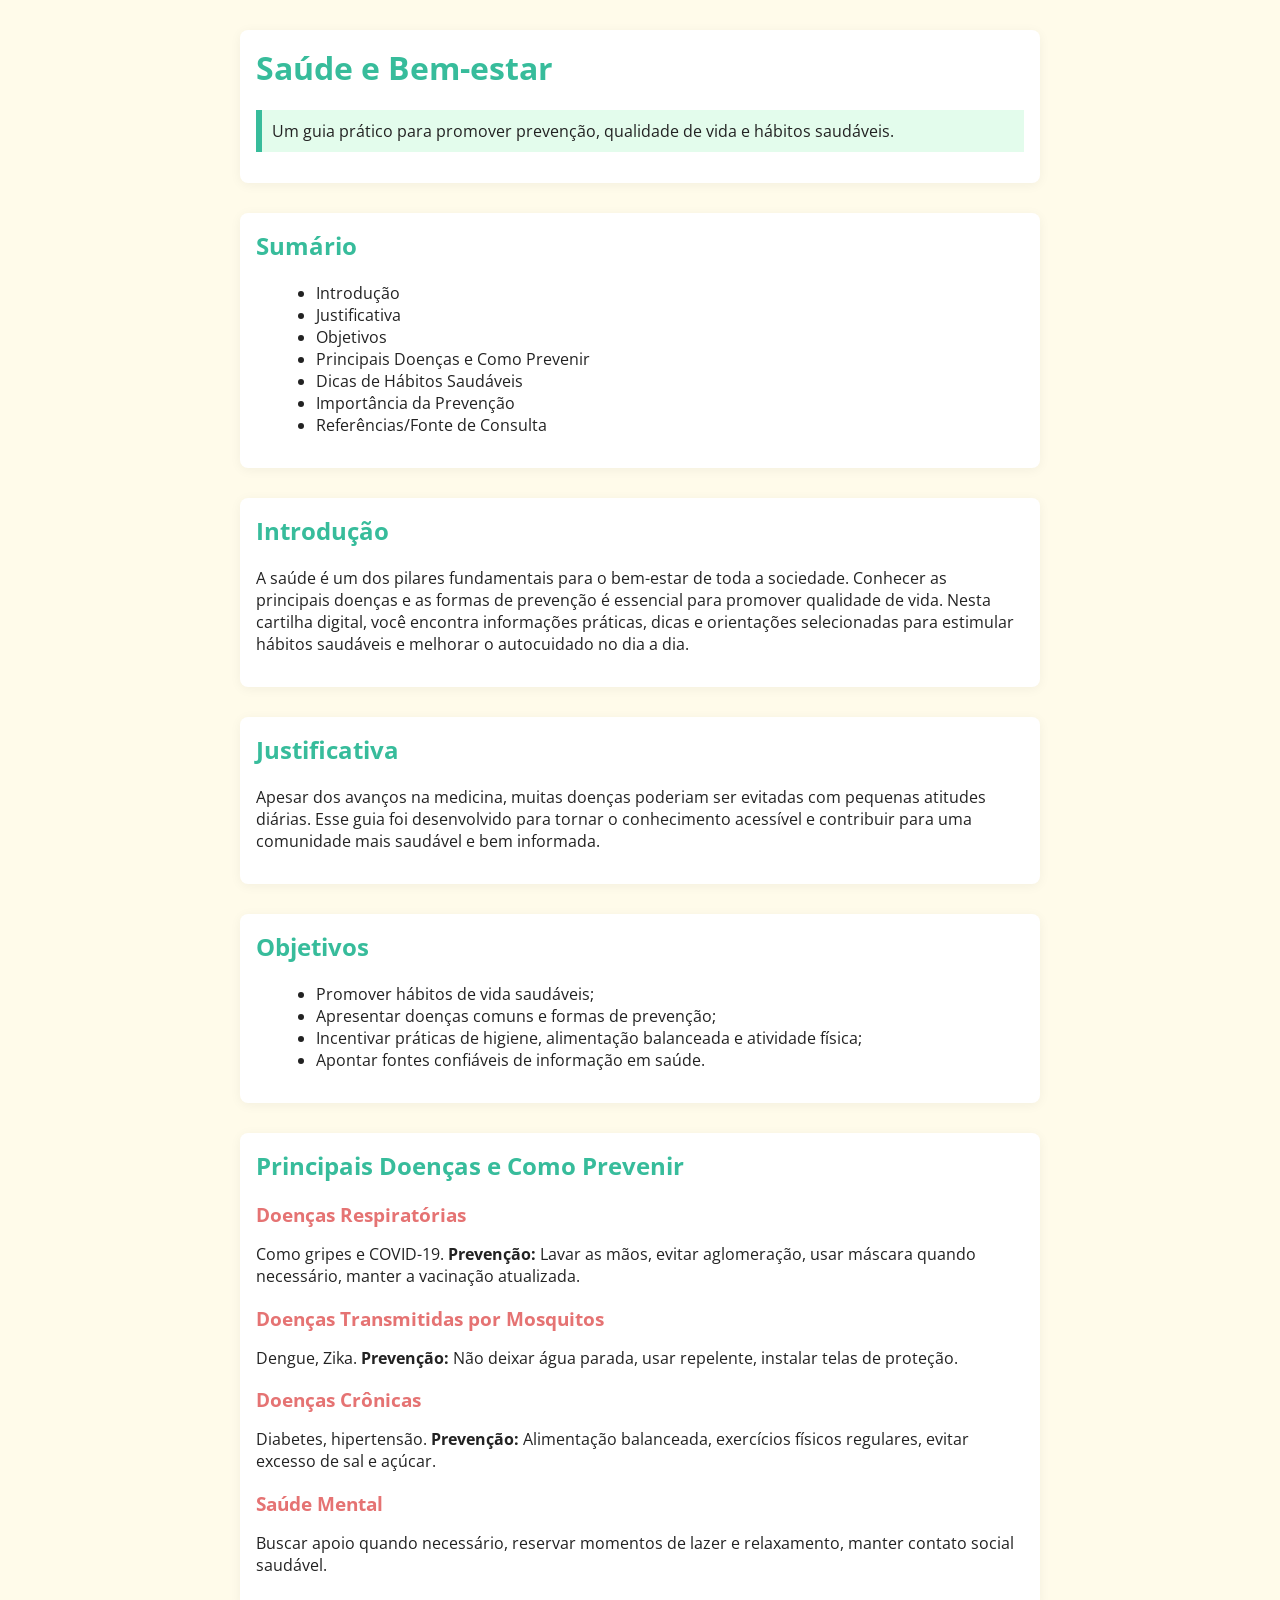
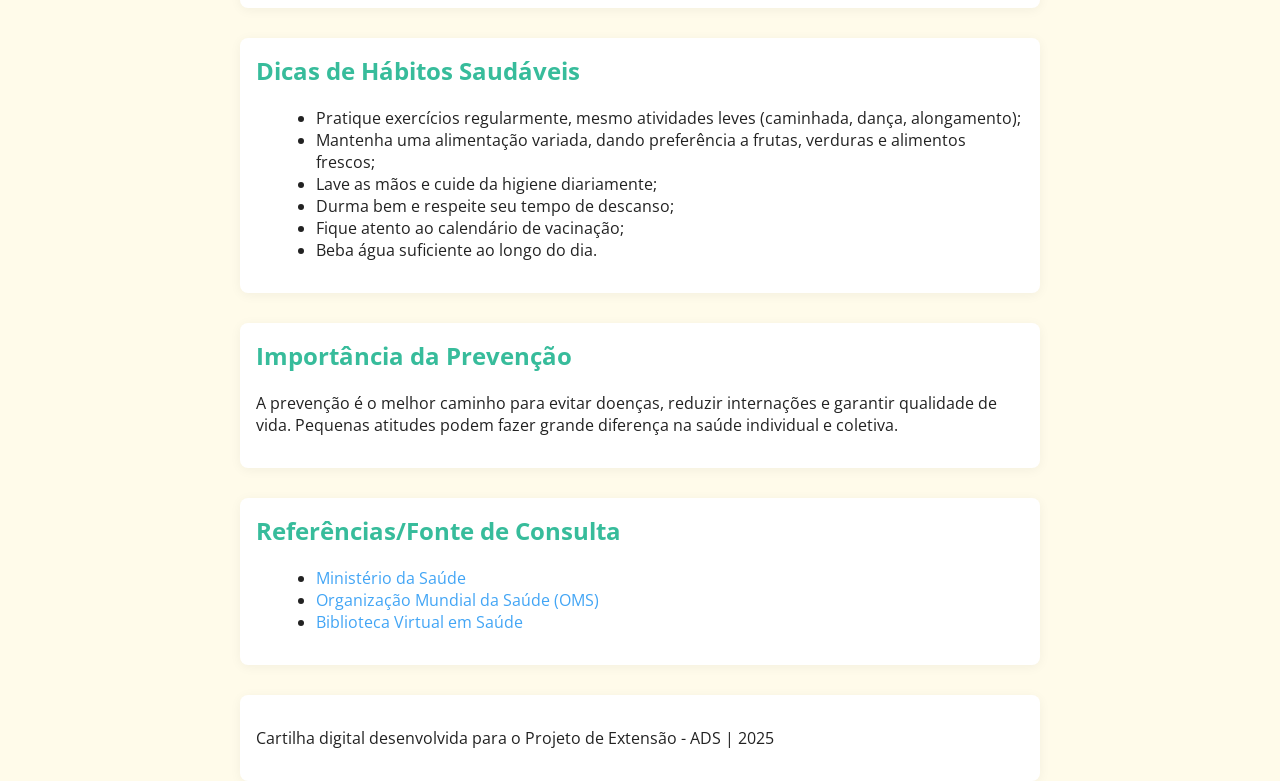
==== index.html @ e92eed3e "Add site for GitHub Pages" ====
<!DOCTYPE html>
<html lang="pt-BR">
<head>
  <meta charset="UTF-8">
  <meta name="viewport" content="width=device-width, initial-scale=1">
  <meta name="description" content="Cartilha digital sobre saúde e bem-estar: prevenção, hábitos saudáveis e informações práticas para melhorar a qualidade de vida.">
  <title>Saúde e Bem-estar – Cartilha Digital</title>

  <!-- Google Fonts (Open Sans) -->
  <link href="https://fonts.googleapis.com/css2?family=Open+Sans:wght@300;400;600&display=swap" rel="stylesheet">

  <!-- Estilos -->
  <link rel="stylesheet" href="css/style.css">
</head>
<body>
  <a class="skip-link" href="#main-content">Pular para o conteúdo</a>

  <header>
    <h1>Saúde e Bem-estar</h1>
    <p class="destaque">Um guia prático para promover prevenção, qualidade de vida e hábitos saudáveis.</p>
  </header>

  <main id="main-content" tabindex="-1">
    <section aria-labelledby="sumario">
      <h2 id="sumario">Sumário</h2>
      <ul>
        <li>Introdução</li>
        <li>Justificativa</li>
        <li>Objetivos</li>
        <li>Principais Doenças e Como Prevenir</li>
        <li>Dicas de Hábitos Saudáveis</li>
        <li>Importância da Prevenção</li>
        <li>Referências/Fonte de Consulta</li>
      </ul>
    </section>

    <section aria-labelledby="introducao">
      <h2 id="introducao">Introdução</h2>
      <p>A saúde é um dos pilares fundamentais para o bem-estar de toda a sociedade. Conhecer as principais doenças e as formas de prevenção é essencial para promover qualidade de vida. Nesta cartilha digital, você encontra informações práticas, dicas e orientações selecionadas para estimular hábitos saudáveis e melhorar o autocuidado no dia a dia.</p>
    </section>

    <section aria-labelledby="justificativa">
      <h2 id="justificativa">Justificativa</h2>
      <p>Apesar dos avanços na medicina, muitas doenças poderiam ser evitadas com pequenas atitudes diárias. Esse guia foi desenvolvido para tornar o conhecimento acessível e contribuir para uma comunidade mais saudável e bem informada.</p>
    </section>

    <section aria-labelledby="objetivos">
      <h2 id="objetivos">Objetivos</h2>
      <ul>
        <li>Promover hábitos de vida saudáveis;</li>
        <li>Apresentar doenças comuns e formas de prevenção;</li>
        <li>Incentivar práticas de higiene, alimentação balanceada e atividade física;</li>
        <li>Apontar fontes confiáveis de informação em saúde.</li>
      </ul>
    </section>

    <section aria-labelledby="doencas">
      <h2 id="doencas">Principais Doenças e Como Prevenir</h2>
      <h3>Doenças Respiratórias</h3>
      <p>Como gripes e COVID-19. <strong>Prevenção:</strong> Lavar as mãos, evitar aglomeração, usar máscara quando necessário, manter a vacinação atualizada.</p>

      <h3>Doenças Transmitidas por Mosquitos</h3>
      <p>Dengue, Zika. <strong>Prevenção:</strong> Não deixar água parada, usar repelente, instalar telas de proteção.</p>

      <h3>Doenças Crônicas</h3>
      <p>Diabetes, hipertensão. <strong>Prevenção:</strong> Alimentação balanceada, exercícios físicos regulares, evitar excesso de sal e açúcar.</p>

      <h3>Saúde Mental</h3>
      <p>Buscar apoio quando necessário, reservar momentos de lazer e relaxamento, manter contato social saudável.</p>
    </section>

    <section aria-labelledby="dicas">
      <h2 id="dicas">Dicas de Hábitos Saudáveis</h2>
      <ul>
        <li>Pratique exercícios regularmente, mesmo atividades leves (caminhada, dança, alongamento);</li>
        <li>Mantenha uma alimentação variada, dando preferência a frutas, verduras e alimentos frescos;</li>
        <li>Lave as mãos e cuide da higiene diariamente;</li>
        <li>Durma bem e respeite seu tempo de descanso;</li>
        <li>Fique atento ao calendário de vacinação;</li>
        <li>Beba água suficiente ao longo do dia.</li>
      </ul>
    </section>

    <section aria-labelledby="prevencao">
      <h2 id="prevencao">Importância da Prevenção</h2>
      <p>A prevenção é o melhor caminho para evitar doenças, reduzir internações e garantir qualidade de vida. Pequenas atitudes podem fazer grande diferença na saúde individual e coletiva.</p>
    </section>

    <section aria-labelledby="referencias">
      <h2 id="referencias">Referências/Fonte de Consulta</h2>
      <ul>
        <li><a href="https://www.gov.br/saude/pt-br" target="_blank" rel="noopener noreferrer">Ministério da Saúde</a></li>
        <li><a href="https://www.who.int/pt" target="_blank" rel="noopener noreferrer">Organização Mundial da Saúde (OMS)</a></li>
        <li><a href="https://bvsms.saude.gov.br/" target="_blank" rel="noopener noreferrer">Biblioteca Virtual em Saúde</a></li>
      </ul>
    </section>
  </main>

  <footer>
    <p>Cartilha digital desenvolvida para o Projeto de Extensão - ADS | 2025</p>
  </footer>
</body>
</html>
---- css/style.css ----
:root{
  --bg-page: #FFFBEA;
  --card-bg: #ffffff;
  --primary: #37BC9B;
  --accent: #E57373;
  --link: #42A5F5;
  --text: #222;
}

*{box-sizing:border-box}
html,body{height:100%}
body {
  background: var(--bg-page);
  color: var(--text);
  font-family: 'Open Sans', Arial, sans-serif;
  margin: 0;
  padding: 0;
  -webkit-font-smoothing:antialiased;
  -moz-osx-font-smoothing:grayscale;
}

/* Skip link */
.skip-link{
  position: absolute;
  left: -999px;
  top: auto;
  width: 1px;
  height: 1px;
  overflow: hidden;
}
.skip-link:focus{
  left: 10px;
  top: 10px;
  width: auto;
  height: auto;
  padding: 8px 12px;
  background:#000;
  color:#fff;
  z-index:1000;
}

header, section, footer {
  max-width: 800px;
  margin: 30px auto;
  padding: 16px;
  background: var(--card-bg);
  border-radius: 8px;
  box-shadow: 0 2px 12px rgba(0,0,0,0.05);
}

h1, h2 { color: var(--primary); margin-top:0; }
h3 { color: var(--accent); margin-bottom:6px; }

a { color: var(--link); text-decoration: none; }
a:hover, a:focus { text-decoration: underline; }

.destaque { background: #E3FCEC; padding: 10px; margin: 15px 0; border-left: 6px solid var(--primary); }
ul { margin-left: 20px; }

.img-ilustracao { width: 100%; max-width: 300px; display: block; margin: 20px auto; border-radius:6px; }

@media (max-width: 600px) {
  header, section, footer { margin: 8px; padding: 8px; }
  h1 { font-size: 1.4em; }
}
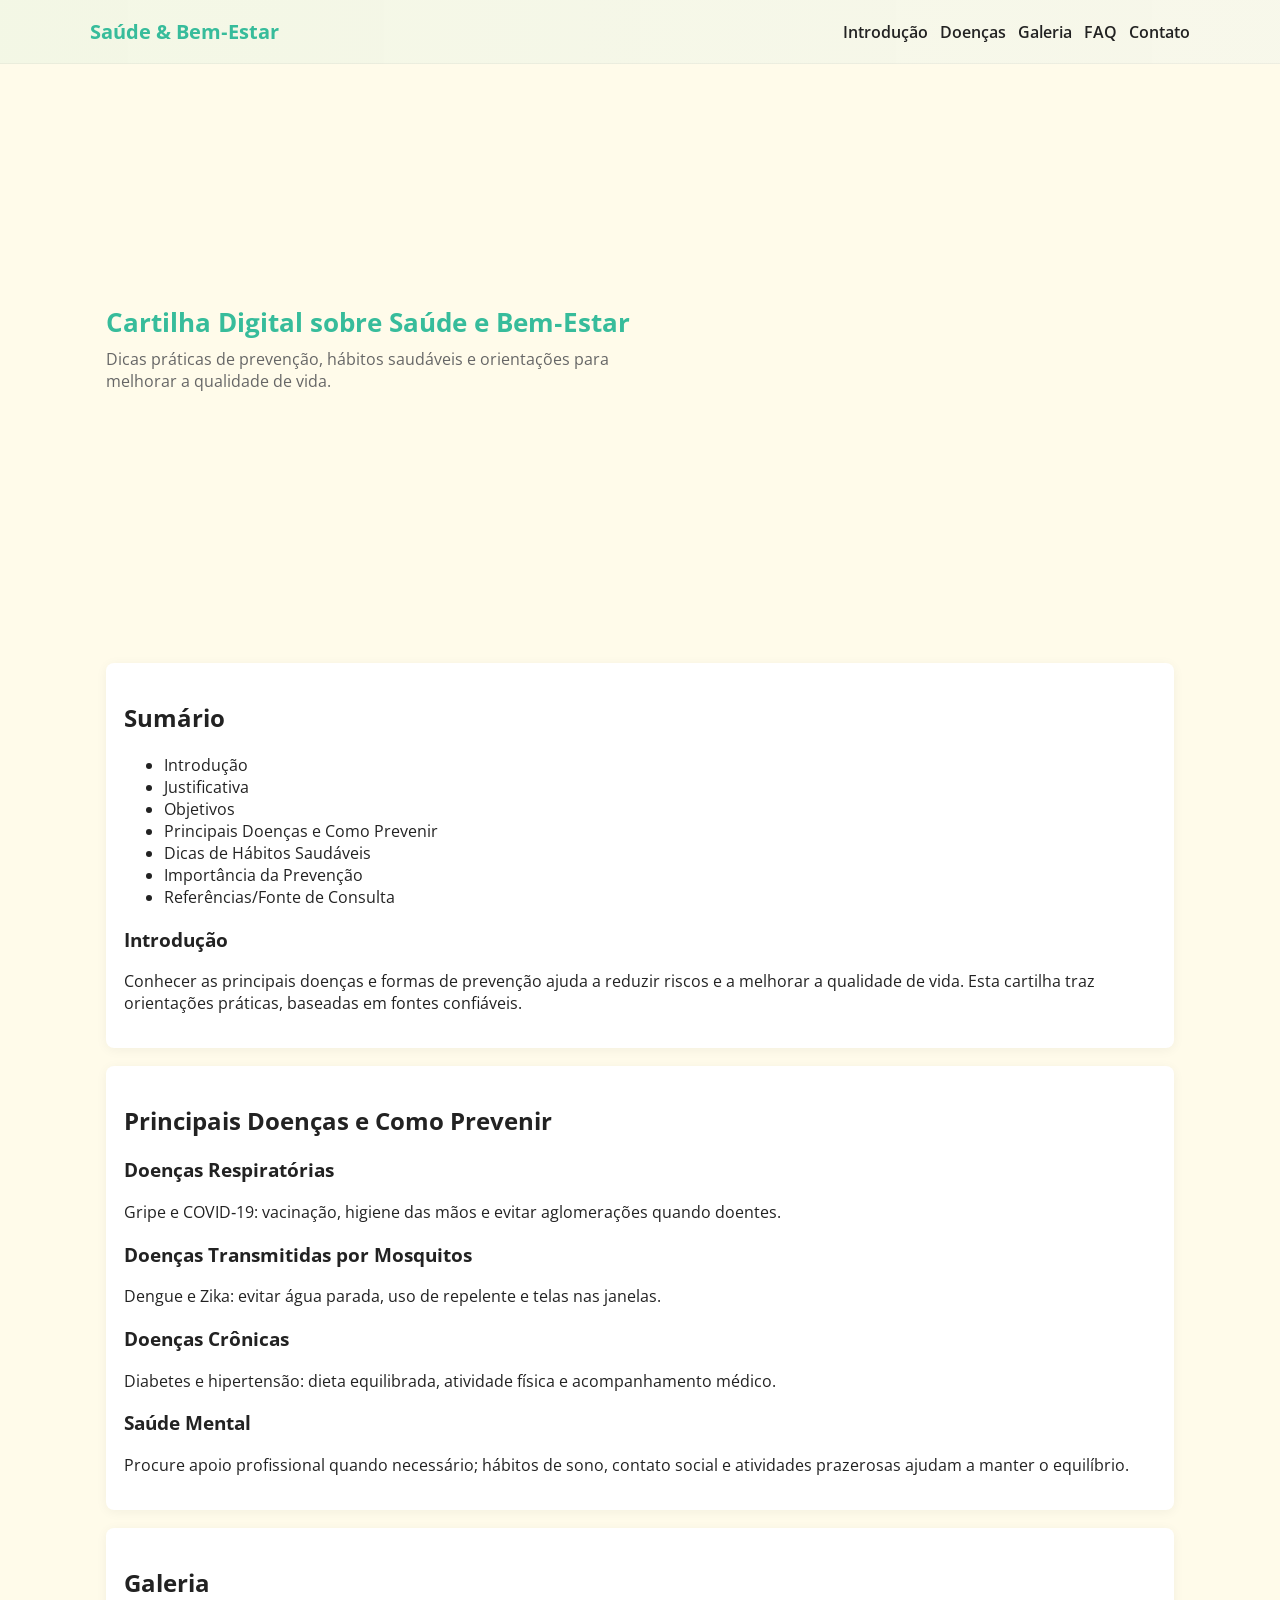
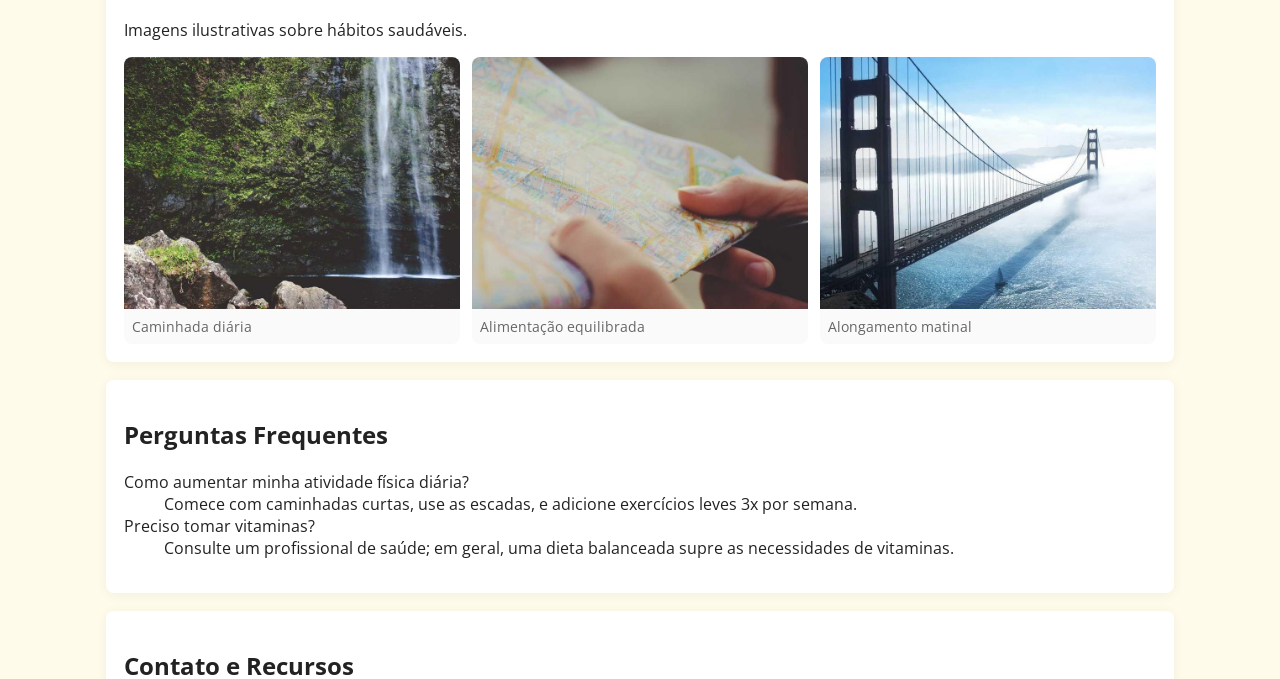
==== commit 9f7c5fdd: "Add site images, update layout and include image update script" ====
--- a/index.html
+++ b/index.html
@@ -1,27 +1,68 @@
 <!DOCTYPE html>
 <html lang="pt-BR">
 <head>
-  <meta charset="UTF-8">
-  <meta name="viewport" content="width=device-width, initial-scale=1">
-  <meta name="description" content="Cartilha digital sobre saúde e bem-estar: prevenção, hábitos saudáveis e informações práticas para melhorar a qualidade de vida.">
+  <meta charset="utf-8" />
+  <meta name="viewport" content="width=device-width,initial-scale=1" />
+  <meta name="description" content="Cartilha digital sobre saúde e bem-estar: prevenção, hábitos saudáveis e informações práticas." />
   <title>Saúde e Bem-estar – Cartilha Digital</title>
 
-  <!-- Google Fonts (Open Sans) -->
+  <!-- Open Graph / Social -->
+  <meta property="og:title" content="Saúde e Bem-estar – Cartilha Digital" />
+  <meta property="og:description" content="Guia prático com informações sobre prevenção, hábitos saudáveis e autocuidado." />
+  <meta property="og:type" content="website" />
+  <meta property="og:url" content="https://igormtrabalho-code.github.io/super-duper-robot" />
+  <meta property="og:image" content="https://igormtrabalho-code.github.io/super-duper-robot/images/og-image.jpg" />
+
+  <!-- Twitter -->
+  <meta name="twitter:card" content="summary_large_image" />
+  <meta name="twitter:title" content="Saúde e Bem-estar – Cartilha Digital" />
+  <meta name="twitter:description" content="Guia prático com informações sobre prevenção e hábitos saudáveis." />
+
   <link href="https://fonts.googleapis.com/css2?family=Open+Sans:wght@300;400;600&display=swap" rel="stylesheet">
-
-  <!-- Estilos -->
   <link rel="stylesheet" href="css/style.css">
 </head>
 <body>
   <a class="skip-link" href="#main-content">Pular para o conteúdo</a>
 
-  <header>
-    <h1>Saúde e Bem-estar</h1>
-    <p class="destaque">Um guia prático para promover prevenção, qualidade de vida e hábitos saudáveis.</p>
+  <header class="site-header" role="banner">
+    <div class="container header-inner">
+      <h1 class="brand">Saúde & Bem‑Estar</h1>
+
+      <nav class="main-nav" aria-label="Navegação principal">
+        <ul>
+          <li><a href="#introducao">Introdução</a></li>
+          <li><a href="#doencas">Doenças</a></li>
+          <li><a href="#galeria">Galeria</a></li>
+          <li><a href="#faq">FAQ</a></li>
+          <li><a href="#contato">Contato</a></li>
+        </ul>
+      </nav>
+    </div>
   </header>
 
-  <main id="main-content" tabindex="-1">
-    <section aria-labelledby="sumario">
+  <main id="main-content" class="container" tabindex="-1">
+    <!-- Hero -->
+    <section class="hero" aria-labelledby="hero-title">
+      <div class="hero-inner">
+        <div class="hero-text">
+          <h2 id="hero-title">Cartilha Digital sobre Saúde e Bem‑Estar</h2>
+          <p class="lead">Dicas práticas de prevenção, hábitos saudáveis e orientações para melhorar a qualidade de vida.</p>
+        </div>
+
+        <!-- imagem responsiva: webp + fallback jpg. Substitua os arquivos em /images -->
+        <figure class="hero-figure" aria-hidden="true">
+          <picture>
+            <source srcset="images/hero-1200.webp 1200w, images/hero-800.webp 800w" type="image/webp">
+            <source srcset="images/hero-1200.jpg 1200w, images/hero-800.jpg 800w" type="image/jpeg">
+            <img src="images/hero-800.jpg" alt="Pessoas caminhando ao ar livre, símbolo de saúde" loading="lazy" width="800" height="400">
+          </picture>
+          <figcaption class="sr-only">Caminhada ao ar livre como prática de saúde</figcaption>
+        </figure>
+      </div>
+    </section>
+
+    <!-- Sumário / Conteúdo ampliado -->
+    <section id="introducao" aria-labelledby="sumario" class="card">
       <h2 id="sumario">Sumário</h2>
       <ul>
         <li>Introdução</li>
@@ -32,72 +73,84 @@
         <li>Importância da Prevenção</li>
         <li>Referências/Fonte de Consulta</li>
       </ul>
+
+      <h3 id="introducao">Introdução</h3>
+      <p>Conhecer as principais doenças e formas de prevenção ajuda a reduzir riscos e a melhorar a qualidade de vida. Esta cartilha traz orientações práticas, baseadas em fontes confiáveis.</p>
     </section>
 
-    <section aria-labelledby="introducao">
-      <h2 id="introducao">Introdução</h2>
-      <p>A saúde é um dos pilares fundamentais para o bem-estar de toda a sociedade. Conhecer as principais doenças e as formas de prevenção é essencial para promover qualidade de vida. Nesta cartilha digital, você encontra informações práticas, dicas e orientações selecionadas para estimular hábitos saudáveis e melhorar o autocuidado no dia a dia.</p>
+    <section id="doencas" aria-labelledby="doencas-title" class="card">
+      <h2 id="doencas-title">Principais Doenças e Como Prevenir</h2>
+
+      <article>
+        <h3>Doenças Respiratórias</h3>
+        <p>Gripe e COVID‑19: vacinação, higiene das mãos e evitar aglomerações quando doentes.</p>
+      </article>
+
+      <article>
+        <h3>Doenças Transmitidas por Mosquitos</h3>
+        <p>Dengue e Zika: evitar água parada, uso de repelente e telas nas janelas.</p>
+      </article>
+
+      <article>
+        <h3>Doenças Crônicas</h3>
+        <p>Diabetes e hipertensão: dieta equilibrada, atividade física e acompanhamento médico.</p>
+      </article>
+
+      <article>
+        <h3>Saúde Mental</h3>
+        <p>Procure apoio profissional quando necessário; hábitos de sono, contato social e atividades prazerosas ajudam a manter o equilíbrio.</p>
+      </article>
     </section>
 
-    <section aria-labelledby="justificativa">
-      <h2 id="justificativa">Justificativa</h2>
-      <p>Apesar dos avanços na medicina, muitas doenças poderiam ser evitadas com pequenas atitudes diárias. Esse guia foi desenvolvido para tornar o conhecimento acessível e contribuir para uma comunidade mais saudável e bem informada.</p>
+    <!-- Galeria de imagens (exemplo) -->
+    <section id="galeria" aria-labelledby="galeria-title" class="card">
+      <h2 id="galeria-title">Galeria</h2>
+      <p>Imagens ilustrativas sobre hábitos saudáveis.</p>
+
+      <div class="gallery">
+        <figure>
+          <img src="images/gallery-1.jpg" srcset="images/gallery-1-small.jpg 400w, images/gallery-1.jpg 800w" sizes="(max-width:600px) 100vw, 33vw" alt="Pessoa praticando caminhada" loading="lazy">
+          <figcaption>Caminhada diária</figcaption>
+        </figure>
+
+        <figure>
+          <img src="images/gallery-2.jpg" alt="Pratos com alimentos saudáveis" loading="lazy">
+          <figcaption>Alimentação equilibrada</figcaption>
+        </figure>
+
+        <figure>
+          <img src="images/gallery-3.jpg" alt="Pessoa fazendo alongamento" loading="lazy">
+          <figcaption>Alongamento matinal</figcaption>
+        </figure>
+      </div>
     </section>
 
-    <section aria-labelledby="objetivos">
-      <h2 id="objetivos">Objetivos</h2>
-      <ul>
-        <li>Promover hábitos de vida saudáveis;</li>
-        <li>Apresentar doenças comuns e formas de prevenção;</li>
-        <li>Incentivar práticas de higiene, alimentação balanceada e atividade física;</li>
-        <li>Apontar fontes confiáveis de informação em saúde.</li>
-      </ul>
+    <!-- FAQ -->
+    <section id="faq" aria-labelledby="faq-title" class="card">
+      <h2 id="faq-title">Perguntas Frequentes</h2>
+      <dl>
+        <dt>Como aumentar minha atividade física diária?</dt>
+        <dd>Comece com caminhadas curtas, use as escadas, e adicione exercícios leves 3x por semana.</dd>
+
+        <dt>Preciso tomar vitaminas?</dt>
+        <dd>Consulte um profissional de saúde; em geral, uma dieta balanceada supre as necessidades de vitaminas.</dd>
+      </dl>
     </section>
 
-    <section aria-labelledby="doencas">
-      <h2 id="doencas">Principais Doenças e Como Prevenir</h2>
-      <h3>Doenças Respiratórias</h3>
-      <p>Como gripes e COVID-19. <strong>Prevenção:</strong> Lavar as mãos, evitar aglomeração, usar máscara quando necessário, manter a vacinação atualizada.</p>
+    <!-- Contato / Download -->
+    <section id="contato" aria-labelledby="contato-title" class="card">
+      <h2 id="contato-title">Contato e Recursos</h2>
+      <p>Para sugestões ou material adicional, envie um e-mail para <a href="mailto:igor.m.trabalho@gmail.com">igor.m.trabalho@gmail.com</a>.</p>
 
-      <h3>Doenças Transmitidas por Mosquitos</h3>
-      <p>Dengue, Zika. <strong>Prevenção:</strong> Não deixar água parada, usar repelente, instalar telas de proteção.</p>
-
-      <h3>Doenças Crônicas</h3>
-      <p>Diabetes, hipertensão. <strong>Prevenção:</strong> Alimentação balanceada, exercícios físicos regulares, evitar excesso de sal e açúcar.</p>
-
-      <h3>Saúde Mental</h3>
-      <p>Buscar apoio quando necessário, reservar momentos de lazer e relaxamento, manter contato social saudável.</p>
-    </section>
-
-    <section aria-labelledby="dicas">
-      <h2 id="dicas">Dicas de Hábitos Saudáveis</h2>
-      <ul>
-        <li>Pratique exercícios regularmente, mesmo atividades leves (caminhada, dança, alongamento);</li>
-        <li>Mantenha uma alimentação variada, dando preferência a frutas, verduras e alimentos frescos;</li>
-        <li>Lave as mãos e cuide da higiene diariamente;</li>
-        <li>Durma bem e respeite seu tempo de descanso;</li>
-        <li>Fique atento ao calendário de vacinação;</li>
-        <li>Beba água suficiente ao longo do dia.</li>
-      </ul>
-    </section>
-
-    <section aria-labelledby="prevencao">
-      <h2 id="prevencao">Importância da Prevenção</h2>
-      <p>A prevenção é o melhor caminho para evitar doenças, reduzir internações e garantir qualidade de vida. Pequenas atitudes podem fazer grande diferença na saúde individual e coletiva.</p>
-    </section>
-
-    <section aria-labelledby="referencias">
-      <h2 id="referencias">Referências/Fonte de Consulta</h2>
-      <ul>
-        <li><a href="https://www.gov.br/saude/pt-br" target="_blank" rel="noopener noreferrer">Ministério da Saúde</a></li>
-        <li><a href="https://www.who.int/pt" target="_blank" rel="noopener noreferrer">Organização Mundial da Saúde (OMS)</a></li>
-        <li><a href="https://bvsms.saude.gov.br/" target="_blank" rel="noopener noreferrer">Biblioteca Virtual em Saúde</a></li>
-      </ul>
+      <p>Baixe a versão em PDF da cartilha (exemplo): <a href="assets/cartilha.pdf" download>Download do PDF</a></p>
     </section>
   </main>
 
-  <footer>
-    <p>Cartilha digital desenvolvida para o Projeto de Extensão - ADS | 2025</p>
+  <footer class="site-footer">
+    <div class="container">
+      <p>Cartilha digital – Projeto de Extensão ADS | 2025</p>
+      <p><small>Este site é público e serve apenas para fins informativos. Consulte profissionais de saúde para orientações específicas.</small></p>
+    </div>
   </footer>
 </body>
 </html>
--- a/css/style.css
+++ b/css/style.css
@@ -5,6 +5,8 @@
   --accent: #E57373;
   --link: #42A5F5;
   --text: #222;
+  --muted: #666;
+  --container-max: 1100px;
 }
 
 *{box-sizing:border-box}
@@ -14,9 +16,15 @@
   color: var(--text);
   font-family: 'Open Sans', Arial, sans-serif;
   margin: 0;
-  padding: 0;
   -webkit-font-smoothing:antialiased;
   -moz-osx-font-smoothing:grayscale;
+}
+
+/* Layout container */
+.container {
+  max-width: var(--container-max);
+  margin: 0 auto;
+  padding: 0 16px;
 }
 
 /* Skip link */
@@ -39,27 +47,69 @@
   z-index:1000;
 }
 
-header, section, footer {
-  max-width: 800px;
-  margin: 30px auto;
-  padding: 16px;
+/* Header */
+.site-header {
+  background: linear-gradient(90deg, rgba(55,188,155,0.06), rgba(66,165,245,0.04));
+  border-bottom: 1px solid rgba(0,0,0,0.04);
+}
+.header-inner {
+  display: flex;
+  align-items: center;
+  justify-content: space-between;
+  padding: 18px 0;
+}
+.brand {
+  margin: 0;
+  color: var(--primary);
+  font-size: 1.25rem;
+}
+.main-nav ul { list-style: none; margin: 0; padding: 0; display:flex; gap:12px; }
+.main-nav a { color: var(--text); text-decoration: none; font-weight:600; }
+.main-nav a:hover { color: var(--primary); }
+
+/* Hero */
+.hero { padding: 28px 0; }
+.hero-inner { display:flex; gap:18px; align-items:center; flex-wrap:wrap; }
+.hero-text { flex:1 1 320px; }
+.hero h2 { margin: 0 0 8px 0; color: var(--primary); font-size:1.6rem; }
+.lead { margin: 0 0 12px 0; color:var(--muted); }
+
+/* Hero figure */
+.hero-figure { flex:1 1 320px; margin:0; }
+.hero-figure img { width:100%; height:auto; border-radius:8px; display:block; }
+
+/* Card / section styling */
+.card {
   background: var(--card-bg);
-  border-radius: 8px;
+  margin: 18px auto;
+  padding: 18px;
+  border-radius:8px;
   box-shadow: 0 2px 12px rgba(0,0,0,0.05);
 }
 
-h1, h2 { color: var(--primary); margin-top:0; }
-h3 { color: var(--accent); margin-bottom:6px; }
+/* Gallery grid */
+.gallery {
+  display: grid;
+  grid-template-columns: repeat(3, 1fr);
+  gap: 12px;
+}
+.gallery figure { margin:0; background:#fafafa; border-radius:8px; overflow:hidden; }
+.gallery img { width:100%; height:auto; display:block; }
+.gallery figcaption { padding:8px; font-size:0.9rem; color:var(--muted); }
 
-a { color: var(--link); text-decoration: none; }
-a:hover, a:focus { text-decoration: underline; }
+/* Footer */
+.site-footer { padding: 18px 0; text-align:center; color:var(--muted); }
 
-.destaque { background: #E3FCEC; padding: 10px; margin: 15px 0; border-left: 6px solid var(--primary); }
-ul { margin-left: 20px; }
+/* Accessibility helpers */
+.sr-only { position:absolute !important; height:1px; width:1px; overflow:hidden; clip:rect(1px,1px,1px,1px); white-space:nowrap; }
 
-.img-ilustracao { width: 100%; max-width: 300px; display: block; margin: 20px auto; border-radius:6px; }
-
-@media (max-width: 600px) {
-  header, section, footer { margin: 8px; padding: 8px; }
-  h1 { font-size: 1.4em; }
+/* Responsive */
+@media (max-width:900px) {
+  .gallery { grid-template-columns: repeat(2, 1fr); }
+  .hero-inner { flex-direction: column-reverse; }
 }
+@media (max-width:600px) {
+  .main-nav ul { display:none; } /* keep simple for mobile; could implement a burger menu */
+  .gallery { grid-template-columns: 1fr; }
+  .hero h2 { font-size:1.25rem; }
+}
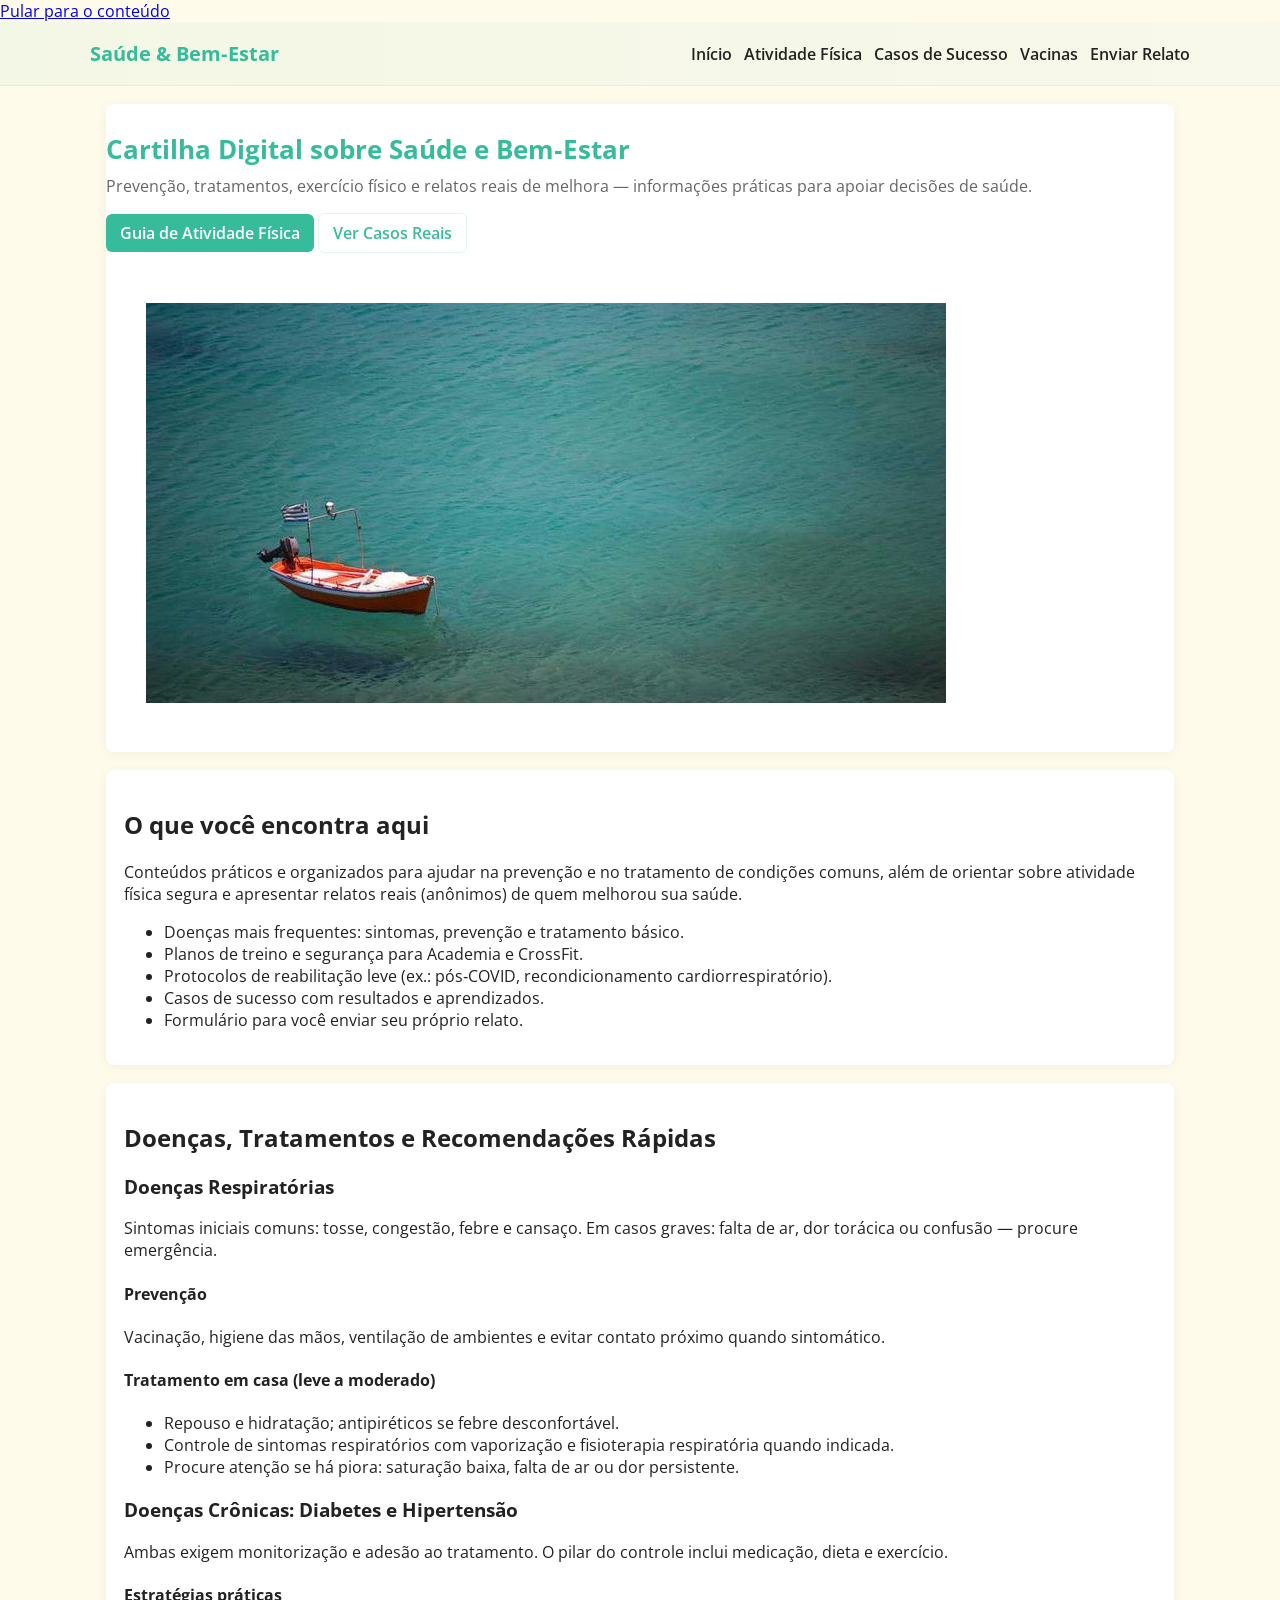
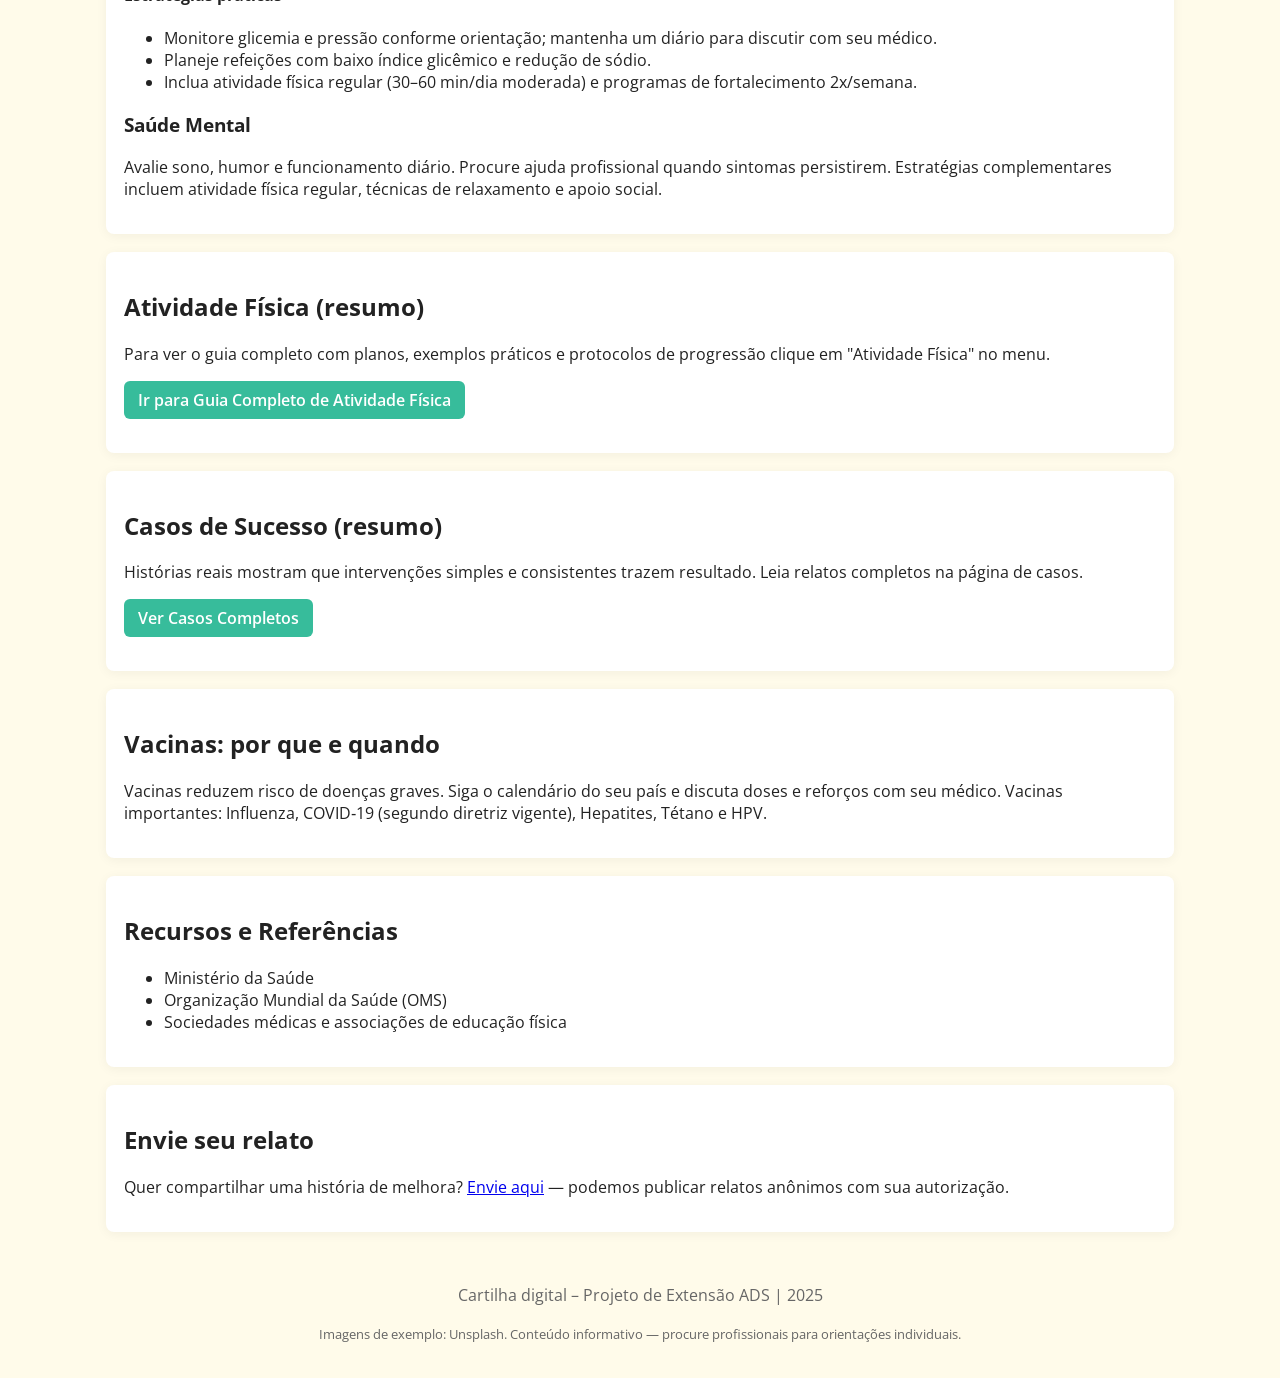
==== commit 3d0b220c: "Add pages: atividade, casos, contato + expanded content and form" ====
--- a/index.html
+++ b/index.html
@@ -3,153 +3,134 @@
 <head>
   <meta charset="utf-8" />
   <meta name="viewport" content="width=device-width,initial-scale=1" />
-  <meta name="description" content="Cartilha digital sobre saúde e bem-estar: prevenção, hábitos saudáveis e informações práticas." />
-  <title>Saúde e Bem-estar – Cartilha Digital</title>
+  <meta name="description" content="Cartilha digital sobre saúde e bem-estar: prevenção, tratamentos, atividade física, vacinas e relatos de recuperação." />
+  <title>Saúde e Bem‑Estar – Cartilha Completa</title>
 
-  <!-- Open Graph / Social -->
-  <meta property="og:title" content="Saúde e Bem-estar – Cartilha Digital" />
-  <meta property="og:description" content="Guia prático com informações sobre prevenção, hábitos saudáveis e autocuidado." />
+  <meta property="og:title" content="Saúde e Bem‑Estar – Cartilha Completa" />
+  <meta property="og:description" content="Guia prático com orientações sobre prevenção, tratamentos, atividade física, vacinas e casos de melhora." />
   <meta property="og:type" content="website" />
   <meta property="og:url" content="https://igormtrabalho-code.github.io/super-duper-robot" />
   <meta property="og:image" content="https://igormtrabalho-code.github.io/super-duper-robot/images/og-image.jpg" />
 
-  <!-- Twitter -->
-  <meta name="twitter:card" content="summary_large_image" />
-  <meta name="twitter:title" content="Saúde e Bem-estar – Cartilha Digital" />
-  <meta name="twitter:description" content="Guia prático com informações sobre prevenção e hábitos saudáveis." />
-
   <link href="https://fonts.googleapis.com/css2?family=Open+Sans:wght@300;400;600&display=swap" rel="stylesheet">
-  <link rel="stylesheet" href="css/style.css">
+  <link rel="stylesheet" href="/css/style.css">
 </head>
 <body>
   <a class="skip-link" href="#main-content">Pular para o conteúdo</a>
 
   <header class="site-header" role="banner">
     <div class="container header-inner">
-      <h1 class="brand">Saúde & Bem‑Estar</h1>
+      <h1 class="brand"><a href="/">Saúde & Bem‑Estar</a></h1>
 
       <nav class="main-nav" aria-label="Navegação principal">
         <ul>
-          <li><a href="#introducao">Introdução</a></li>
-          <li><a href="#doencas">Doenças</a></li>
-          <li><a href="#galeria">Galeria</a></li>
-          <li><a href="#faq">FAQ</a></li>
-          <li><a href="#contato">Contato</a></li>
+          <li><a href="/">Início</a></li>
+          <li><a href="/pages/atividade.html">Atividade Física</a></li>
+          <li><a href="/pages/casos.html">Casos de Sucesso</a></li>
+          <li><a href="#vacinas">Vacinas</a></li>
+          <li><a href="/pages/contato.html">Enviar Relato</a></li>
         </ul>
       </nav>
     </div>
   </header>
 
   <main id="main-content" class="container" tabindex="-1">
-    <!-- Hero -->
-    <section class="hero" aria-labelledby="hero-title">
+    <section class="hero card" aria-labelledby="hero-title">
       <div class="hero-inner">
         <div class="hero-text">
           <h2 id="hero-title">Cartilha Digital sobre Saúde e Bem‑Estar</h2>
-          <p class="lead">Dicas práticas de prevenção, hábitos saudáveis e orientações para melhorar a qualidade de vida.</p>
+          <p class="lead">Prevenção, tratamentos, exercício físico e relatos reais de melhora — informações práticas para apoiar decisões de saúde.</p>
+          <p><a class="btn" href="/pages/atividade.html">Guia de Atividade Física</a> <a class="btn ghost" href="/pages/casos.html">Ver Casos Reais</a></p>
         </div>
 
-        <!-- imagem responsiva: webp + fallback jpg. Substitua os arquivos em /images -->
         <figure class="hero-figure" aria-hidden="true">
-          <picture>
-            <source srcset="images/hero-1200.webp 1200w, images/hero-800.webp 800w" type="image/webp">
-            <source srcset="images/hero-1200.jpg 1200w, images/hero-800.jpg 800w" type="image/jpeg">
-            <img src="images/hero-800.jpg" alt="Pessoas caminhando ao ar livre, símbolo de saúde" loading="lazy" width="800" height="400">
-          </picture>
+          <img src="/images/hero-800.jpg" alt="Pessoas caminhando ao ar livre, símbolo de saúde" loading="lazy" width="800" height="400">
           <figcaption class="sr-only">Caminhada ao ar livre como prática de saúde</figcaption>
         </figure>
       </div>
     </section>
 
-    <!-- Sumário / Conteúdo ampliado -->
-    <section id="introducao" aria-labelledby="sumario" class="card">
-      <h2 id="sumario">Sumário</h2>
+    <section id="introducao" class="card">
+      <h2>O que você encontra aqui</h2>
+      <p>Conteúdos práticos e organizados para ajudar na prevenção e no tratamento de condições comuns, além de orientar sobre atividade física segura e apresentar relatos reais (anônimos) de quem melhorou sua saúde.</p>
       <ul>
-        <li>Introdução</li>
-        <li>Justificativa</li>
-        <li>Objetivos</li>
-        <li>Principais Doenças e Como Prevenir</li>
-        <li>Dicas de Hábitos Saudáveis</li>
-        <li>Importância da Prevenção</li>
-        <li>Referências/Fonte de Consulta</li>
+        <li>Doenças mais frequentes: sintomas, prevenção e tratamento básico.</li>
+        <li>Planos de treino e segurança para Academia e CrossFit.</li>
+        <li>Protocolos de reabilitação leve (ex.: pós‑COVID, recondicionamento cardiorrespiratório).</li>
+        <li>Casos de sucesso com resultados e aprendizados.</li>
+        <li>Formulário para você enviar seu próprio relato.</li>
       </ul>
-
-      <h3 id="introducao">Introdução</h3>
-      <p>Conhecer as principais doenças e formas de prevenção ajuda a reduzir riscos e a melhorar a qualidade de vida. Esta cartilha traz orientações práticas, baseadas em fontes confiáveis.</p>
     </section>
 
-    <section id="doencas" aria-labelledby="doencas-title" class="card">
-      <h2 id="doencas-title">Principais Doenças e Como Prevenir</h2>
+    <section id="doencas" class="card">
+      <h2>Doenças, Tratamentos e Recomendações Rápidas</h2>
 
       <article>
         <h3>Doenças Respiratórias</h3>
-        <p>Gripe e COVID‑19: vacinação, higiene das mãos e evitar aglomerações quando doentes.</p>
+        <p>Sintomas iniciais comuns: tosse, congestão, febre e cansaço. Em casos graves: falta de ar, dor torácica ou confusão — procure emergência.</p>
+        <h4>Prevenção</h4>
+        <p>Vacinação, higiene das mãos, ventilação de ambientes e evitar contato próximo quando sintomático.</p>
+        <h4>Tratamento em casa (leve a moderado)</h4>
+        <ul>
+          <li>Repouso e hidratação; antipiréticos se febre desconfortável.</li>
+          <li>Controle de sintomas respiratórios com vaporização e fisioterapia respiratória quando indicada.</li>
+          <li>Procure atenção se há piora: saturação baixa, falta de ar ou dor persistente.</li>
+        </ul>
       </article>
 
       <article>
-        <h3>Doenças Transmitidas por Mosquitos</h3>
-        <p>Dengue e Zika: evitar água parada, uso de repelente e telas nas janelas.</p>
-      </article>
-
-      <article>
-        <h3>Doenças Crônicas</h3>
-        <p>Diabetes e hipertensão: dieta equilibrada, atividade física e acompanhamento médico.</p>
+        <h3>Doenças Crônicas: Diabetes e Hipertensão</h3>
+        <p>Ambas exigem monitorização e adesão ao tratamento. O pilar do controle inclui medicação, dieta e exercício.</p>
+        <h4>Estratégias práticas</h4>
+        <ul>
+          <li>Monitore glicemia e pressão conforme orientação; mantenha um diário para discutir com seu médico.</li>
+          <li>Planeje refeições com baixo índice glicêmico e redução de sódio.</li>
+          <li>Inclua atividade física regular (30–60 min/dia moderada) e programas de fortalecimento 2x/semana.</li>
+        </ul>
       </article>
 
       <article>
         <h3>Saúde Mental</h3>
-        <p>Procure apoio profissional quando necessário; hábitos de sono, contato social e atividades prazerosas ajudam a manter o equilíbrio.</p>
+        <p>Avalie sono, humor e funcionamento diário. Procure ajuda profissional quando sintomas persistirem. Estratégias complementares incluem atividade física regular, técnicas de relaxamento e apoio social.</p>
       </article>
     </section>
 
-    <!-- Galeria de imagens (exemplo) -->
-    <section id="galeria" aria-labelledby="galeria-title" class="card">
-      <h2 id="galeria-title">Galeria</h2>
-      <p>Imagens ilustrativas sobre hábitos saudáveis.</p>
-
-      <div class="gallery">
-        <figure>
-          <img src="images/gallery-1.jpg" srcset="images/gallery-1-small.jpg 400w, images/gallery-1.jpg 800w" sizes="(max-width:600px) 100vw, 33vw" alt="Pessoa praticando caminhada" loading="lazy">
-          <figcaption>Caminhada diária</figcaption>
-        </figure>
-
-        <figure>
-          <img src="images/gallery-2.jpg" alt="Pratos com alimentos saudáveis" loading="lazy">
-          <figcaption>Alimentação equilibrada</figcaption>
-        </figure>
-
-        <figure>
-          <img src="images/gallery-3.jpg" alt="Pessoa fazendo alongamento" loading="lazy">
-          <figcaption>Alongamento matinal</figcaption>
-        </figure>
-      </div>
+    <section id="atividade-intro" class="card">
+      <h2>Atividade Física (resumo)</h2>
+      <p>Para ver o guia completo com planos, exemplos práticos e protocolos de progressão clique em "Atividade Física" no menu.</p>
+      <p><a class="btn" href="/pages/atividade.html">Ir para Guia Completo de Atividade Física</a></p>
     </section>
 
-    <!-- FAQ -->
-    <section id="faq" aria-labelledby="faq-title" class="card">
-      <h2 id="faq-title">Perguntas Frequentes</h2>
-      <dl>
-        <dt>Como aumentar minha atividade física diária?</dt>
-        <dd>Comece com caminhadas curtas, use as escadas, e adicione exercícios leves 3x por semana.</dd>
-
-        <dt>Preciso tomar vitaminas?</dt>
-        <dd>Consulte um profissional de saúde; em geral, uma dieta balanceada supre as necessidades de vitaminas.</dd>
-      </dl>
+    <section id="casos-resumo" class="card">
+      <h2>Casos de Sucesso (resumo)</h2>
+      <p>Histórias reais mostram que intervenções simples e consistentes trazem resultado. Leia relatos completos na página de casos.</p>
+      <p><a class="btn" href="/pages/casos.html">Ver Casos Completos</a></p>
     </section>
 
-    <!-- Contato / Download -->
-    <section id="contato" aria-labelledby="contato-title" class="card">
-      <h2 id="contato-title">Contato e Recursos</h2>
-      <p>Para sugestões ou material adicional, envie um e-mail para <a href="mailto:igor.m.trabalho@gmail.com">igor.m.trabalho@gmail.com</a>.</p>
+    <section id="vacinas" class="card">
+      <h2>Vacinas: por que e quando</h2>
+      <p>Vacinas reduzem risco de doenças graves. Siga o calendário do seu país e discuta doses e reforços com seu médico. Vacinas importantes: Influenza, COVID‑19 (segundo diretriz vigente), Hepatites, Tétano e HPV.</p>
+    </section>
 
-      <p>Baixe a versão em PDF da cartilha (exemplo): <a href="assets/cartilha.pdf" download>Download do PDF</a></p>
+    <section id="recursos" class="card">
+      <h2>Recursos e Referências</h2>
+      <ul>
+        <li>Ministério da Saúde</li>
+        <li>Organização Mundial da Saúde (OMS)</li>
+        <li>Sociedades médicas e associações de educação física</li>
+      </ul>
+    </section>
+
+    <section id="contato" class="card">
+      <h2>Envie seu relato</h2>
+      <p>Quer compartilhar uma história de melhora? <a href="/pages/contato.html">Envie aqui</a> — podemos publicar relatos anônimos com sua autorização.</p>
     </section>
   </main>
 
   <footer class="site-footer">
     <div class="container">
       <p>Cartilha digital – Projeto de Extensão ADS | 2025</p>
-      <p><small>Este site é público e serve apenas para fins informativos. Consulte profissionais de saúde para orientações específicas.</small></p>
+      <p><small>Imagens de exemplo: Unsplash. Conteúdo informativo — procure profissionais para orientações individuais.</small></p>
     </div>
   </footer>
 </body>
--- a/css/style.css
+++ b/css/style.css
@@ -7,6 +7,7 @@
   --text: #222;
   --muted: #666;
   --container-max: 1100px;
+  --case-bg: #f7fff9;
 }
 
 *{box-sizing:border-box}
@@ -27,26 +28,6 @@
   padding: 0 16px;
 }
 
-/* Skip link */
-.skip-link{
-  position: absolute;
-  left: -999px;
-  top: auto;
-  width: 1px;
-  height: 1px;
-  overflow: hidden;
-}
-.skip-link:focus{
-  left: 10px;
-  top: 10px;
-  width: auto;
-  height: auto;
-  padding: 8px 12px;
-  background:#000;
-  color:#fff;
-  z-index:1000;
-}
-
 /* Header */
 .site-header {
   background: linear-gradient(90deg, rgba(55,188,155,0.06), rgba(66,165,245,0.04));
@@ -58,25 +39,23 @@
   justify-content: space-between;
   padding: 18px 0;
 }
-.brand {
-  margin: 0;
-  color: var(--primary);
-  font-size: 1.25rem;
-}
+.brand { margin: 0; color: var(--primary); font-size: 1.25rem; }
+.brand a { color: inherit; text-decoration: none; }
 .main-nav ul { list-style: none; margin: 0; padding: 0; display:flex; gap:12px; }
 .main-nav a { color: var(--text); text-decoration: none; font-weight:600; }
 .main-nav a:hover { color: var(--primary); }
 
-/* Hero */
-.hero { padding: 28px 0; }
-.hero-inner { display:flex; gap:18px; align-items:center; flex-wrap:wrap; }
-.hero-text { flex:1 1 320px; }
-.hero h2 { margin: 0 0 8px 0; color: var(--primary); font-size:1.6rem; }
-.lead { margin: 0 0 12px 0; color:var(--muted); }
-
-/* Hero figure */
-.hero-figure { flex:1 1 320px; margin:0; }
-.hero-figure img { width:100%; height:auto; border-radius:8px; display:block; }
+/* Buttons */
+.btn {
+  display: inline-block;
+  background: var(--primary);
+  color: #fff;
+  padding: 8px 14px;
+  border-radius: 6px;
+  text-decoration: none;
+  font-weight:600;
+}
+.btn.ghost, .btn.ghost:link { background: transparent; color: var(--primary); border: 1px solid rgba(55,188,155,0.15); }
 
 /* Card / section styling */
 .card {
@@ -87,15 +66,30 @@
   box-shadow: 0 2px 12px rgba(0,0,0,0.05);
 }
 
-/* Gallery grid */
-.gallery {
-  display: grid;
-  grid-template-columns: repeat(3, 1fr);
-  gap: 12px;
-}
-.gallery figure { margin:0; background:#fafafa; border-radius:8px; overflow:hidden; }
-.gallery img { width:100%; height:auto; display:block; }
-.gallery figcaption { padding:8px; font-size:0.9rem; color:var(--muted); }
+/* Hero */
+.hero { padding: 28px 0; }
+.hero-inner { display:flex; gap:18px; align-items:center; flex-wrap:wrap; }
+.hero-text { flex:1 1 320px; }
+.hero h2 { margin: 0 0 8px 0; color: var(--primary); font-size:1.6rem; }
+.lead { margin: 0 0 12px 0; color:var(--muted); }
+
+/* Activity grid */
+.activity-grid { display: grid; grid-template-columns: repeat(3, 1fr); gap: 12px; }
+.activity-grid article { background: #fff; padding: 12px; border-radius: 8px; box-shadow: 0 1px 6px rgba(0,0,0,0.03); }
+
+/* Cases layout */
+.cases { display: grid; grid-template-columns: repeat(3, 1fr); gap: 12px; }
+.case { background: var(--case-bg); padding: 14px; border-radius: 8px; border: 1px solid rgba(0,0,0,0.04); }
+
+/* Media placeholder */
+.media-placeholder { margin-top: 12px; }
+.media-placeholder img { width:100%; height:auto; border-radius:8px; display:block; }
+
+/* Form */
+.form label { display:block; margin-top:12px; font-weight:600; }
+.form input, .form textarea { width:100%; padding:10px; margin-top:6px; border:1px solid #ddd; border-radius:6px; font-size:1rem; }
+.form .form-actions { margin-top:12px; display:flex; gap:8px; align-items:center; }
+.muted { color: var(--muted); font-size:0.95rem; }
 
 /* Footer */
 .site-footer { padding: 18px 0; text-align:center; color:var(--muted); }
@@ -105,11 +99,12 @@
 
 /* Responsive */
 @media (max-width:900px) {
-  .gallery { grid-template-columns: repeat(2, 1fr); }
+  .activity-grid { grid-template-columns: repeat(2, 1fr); }
+  .cases { grid-template-columns: repeat(2, 1fr); }
   .hero-inner { flex-direction: column-reverse; }
 }
 @media (max-width:600px) {
-  .main-nav ul { display:none; } /* keep simple for mobile; could implement a burger menu */
-  .gallery { grid-template-columns: 1fr; }
+  .main-nav ul { display:none; }
+  .activity-grid, .cases { grid-template-columns: 1fr; }
   .hero h2 { font-size:1.25rem; }
 }
